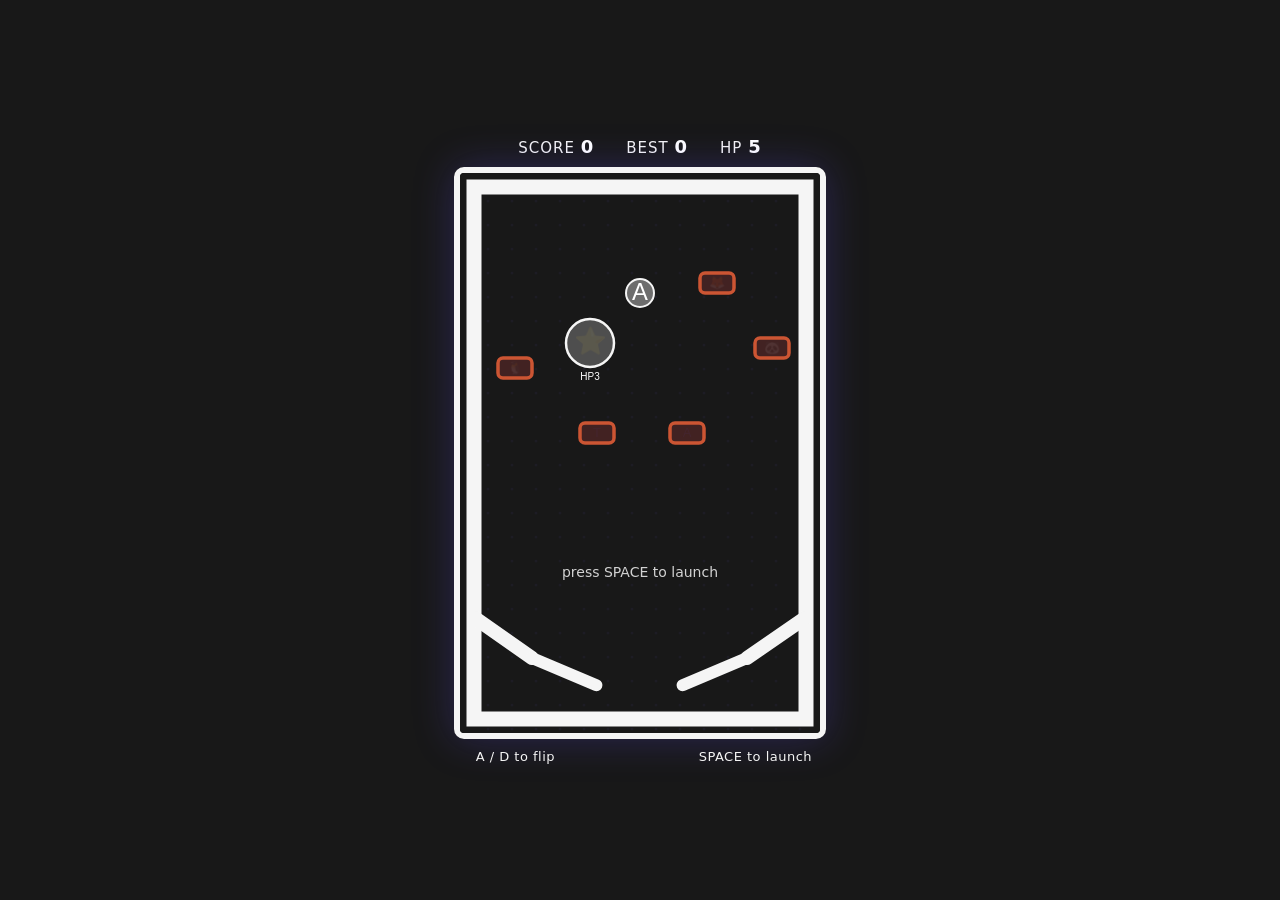
==== pinball.html @ c6e7b941 "Add files via upload" ====
<html>
<head>
    <title>PainBall</title>
    <link rel="stylesheet" href="pinballdes.css">

</head>
<body>
    <div id="ui">
        <div>SCORE <span id="scoreEl">0</span></div>
        <div>BEST <span id="bestEl">0</span></div>
        <div>HP <span id="livesEl">5</span></div>
    </div>

    <canvas id="game" width="360" height="560"></canvas>
        <div id="msg">A / D to flip &nbsp;</div>
        <div id="msg2">SPACE to launch &nbsp;</div>
            <script src="pinballscript.js"></script>
</body>
</html>
---- pinballdes.css ----
* { margin: 0; padding: 0; box-sizing: border-box; }

body {
    background: #181818;
    display: flex;
    flex-direction: column;
    align-items: center;
    justify-content: center;
    min-height: 100vh;
    font-family: 'Segoe UI', system-ui, sans-serif;
}

#game {
    border-radius: 10px;
    border: 6px solid #f5f5f5;
    box-shadow: 0 0 40px rgba(100, 80, 255, 0.25);
    display: block;
}

#ui {
    display: flex;
    gap: 32px;
    margin-bottom: 10px;
    color: #f5f5f5;
    font-size: 15px;
    letter-spacing: 1px;
}

#ui span { color: white; font-weight: 600; font-size: 18px; }
#msg {
    margin-top: 10px;
    margin-left: -240px;
    font-size: 13px;
    color: #f5f5f5;
    letter-spacing: 0.5px;
}

#msg2 {
    margin-top: -15px;
    margin-right: -240px;
    font-size: 13px;
    color: #f5f5f5;
    letter-spacing: 0.5px;
}
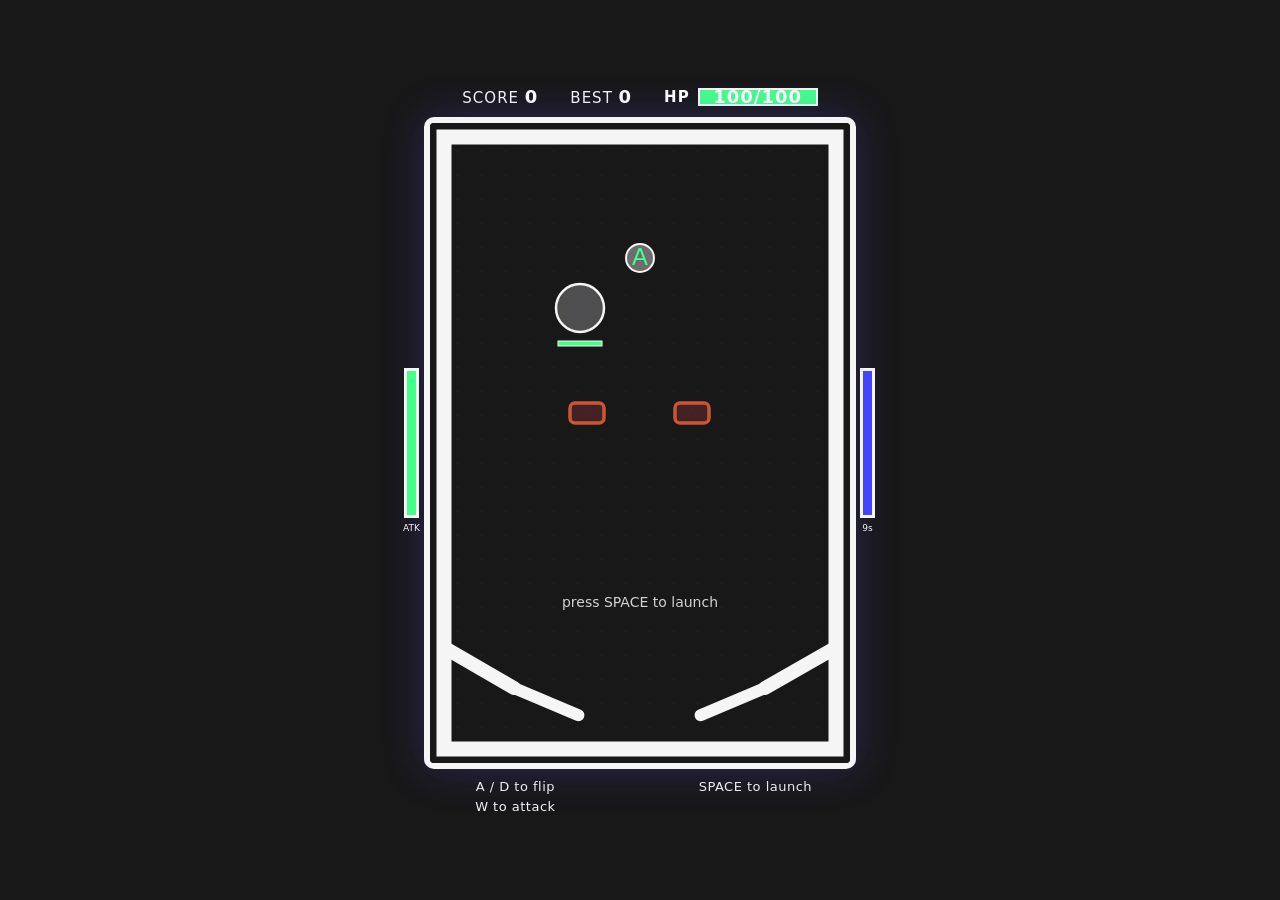
==== commit 8460f871: "Add files via upload" ====
--- a/pinball.html
+++ b/pinball.html
@@ -8,12 +8,30 @@
     <div id="ui">
         <div>SCORE <span id="scoreEl">0</span></div>
         <div>BEST <span id="bestEl">0</span></div>
-        <div>HP <span id="livesEl">5</span></div>
+        <div id="hpUi">
+            <span>HP</span>
+            <div id="hpBar">
+                <div id="hpFill"></div>
+                <span id="hpText">100/100</span>
+            </div>
+        </div>
     </div>
 
-    <canvas id="game" width="360" height="560"></canvas>
+    <div id="gameWrap">
+        <div id="atkBar">
+            <div id="atkFill"></div>
+            <span id="atkLabel">ATK</span>
+        </div>
+            <canvas id="game" width="420" height="640" tabindex="0"></canvas>
+        <div id="dodgeBar">
+            <div id="dodgeFill"></div>
+            <span id="dodgeLabel">RDY</span>
+        </div>
+    </div>
+
         <div id="msg">A / D to flip &nbsp;</div>
         <div id="msg2">SPACE to launch &nbsp;</div>
-            <script src="pinballscript.js"></script>
+        <div id="msg3">W to attack &nbsp;</div>
+        <script src="pinballscript.js"></script>
 </body>
-</html>+</html>
--- a/pinballdes.css
+++ b/pinballdes.css
@@ -10,7 +10,71 @@
     font-family: 'Segoe UI', system-ui, sans-serif;
 }
 
-#game {
+#atkBar {
+    position: absolute;
+    left: -20px;
+    width: 15px;
+    height: 150px;
+    background: #000000;
+    border: 3px solid #f5f5f5;
+    top: 50%;
+    transform: translateY(-50%);
+}
+
+#atkFill {
+    position: absolute;
+    bottom: 0;
+    width: 100%;
+    background: #000000;
+    height: 100%;
+    transition: height 0.1s;
+}
+
+#atkLabel {
+    position: absolute;
+    bottom: -18px;
+    font-size: 9px;
+    color: #f5f5f5;
+    left: 50%;
+    transform: translateX(-50%);
+}
+
+#dodgeBar {
+    position: absolute;
+    right: -19px;
+    top: 50%;
+    transform: translateY(-50%);
+    width: 15px;
+    height: 150px;
+    background: #333;
+    border: 3px solid #f5f5f5;
+}
+
+#dodgeFill {
+    position: absolute;
+    bottom: 0;
+    width: 100%;
+    background: #44ccff;
+    height: 100%;
+    transition: height 0.1s;
+}
+
+#dodgeLabel {
+    position: absolute;
+    bottom: -18px;
+    font-size: 9px;
+    color: #f5f5f5;
+    left: 50%;
+    transform: translateX(-50%);
+    white-space: nowrap;
+}
+
+#gameWrap {
+    position: relative;
+    display: inline-block;
+}
+
+#game { outline: none;
     border-radius: 10px;
     border: 6px solid #f5f5f5;
     box-shadow: 0 0 40px rgba(100, 80, 255, 0.25);
@@ -26,7 +90,49 @@
     letter-spacing: 1px;
 }
 
-#ui span { color: white; font-weight: 600; font-size: 18px; }
+#ui span { 
+    color: white; 
+    font-weight: 600; 
+    font-size: 18px; 
+}
+
+#hpUi {
+    display: flex;
+    align-items: center;
+    gap: 8px;
+}
+
+#hpUi > span {
+    font-size: 15px;
+    letter-spacing: 1px;
+}
+
+#hpBar {
+    position: relative;
+    width: 120px;
+    height: 18px;
+    background: #211;
+    border: 2px solid #f5f5f5;
+}
+
+#hpFill {
+    height: 100%;
+    width: 100%;
+    background: #44ff88;
+    transition: width 0.12s;
+}
+
+#hpText {
+    position: absolute;
+    inset: 0;
+    display: flex;
+    align-items: center;
+    justify-content: center;
+    color: white;
+    font-size: 11px;
+    font-weight: 700;
+}
+
 #msg {
     margin-top: 10px;
     margin-left: -240px;
@@ -41,4 +147,12 @@
     font-size: 13px;
     color: #f5f5f5;
     letter-spacing: 0.5px;
-}+}
+
+#msg3 {
+    margin-top: 5px;
+    margin-right: 240px;
+    font-size: 13px;
+    color: #f5f5f5;
+    letter-spacing: 0.5px;
+}
